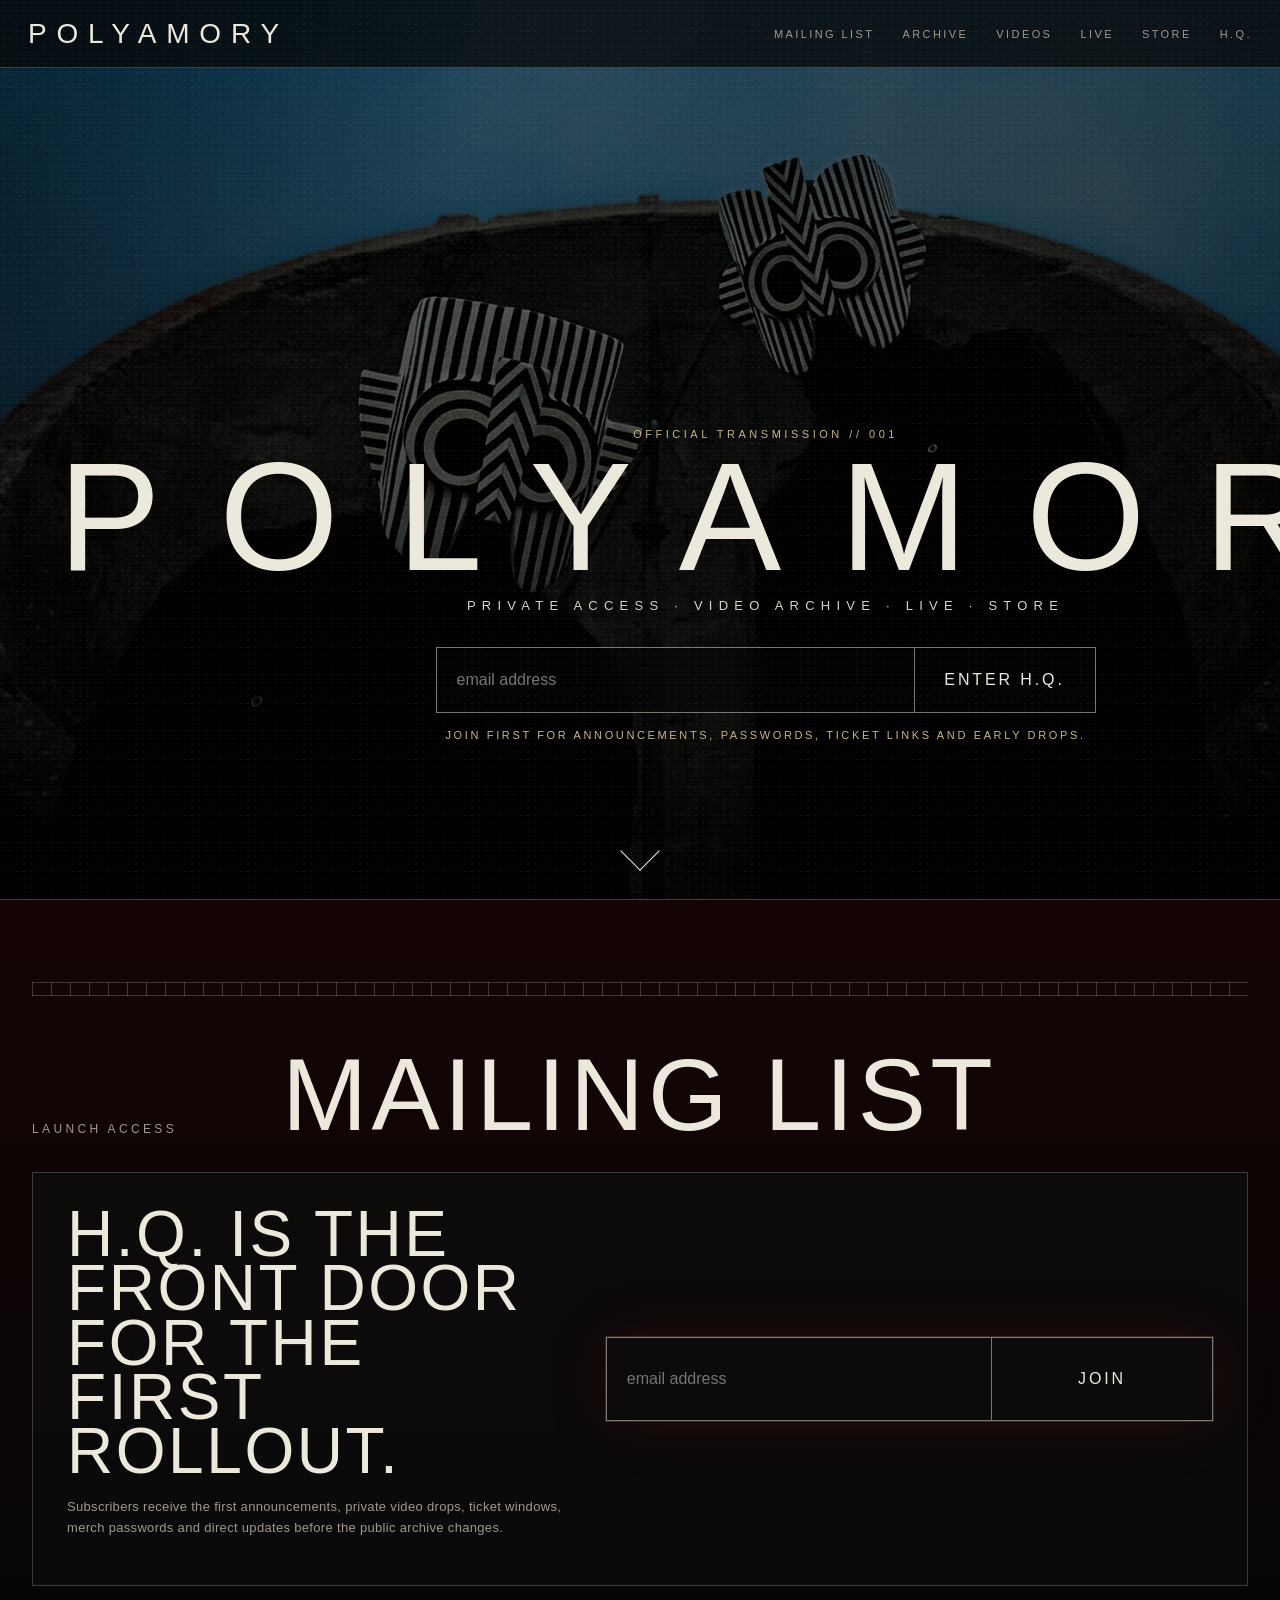
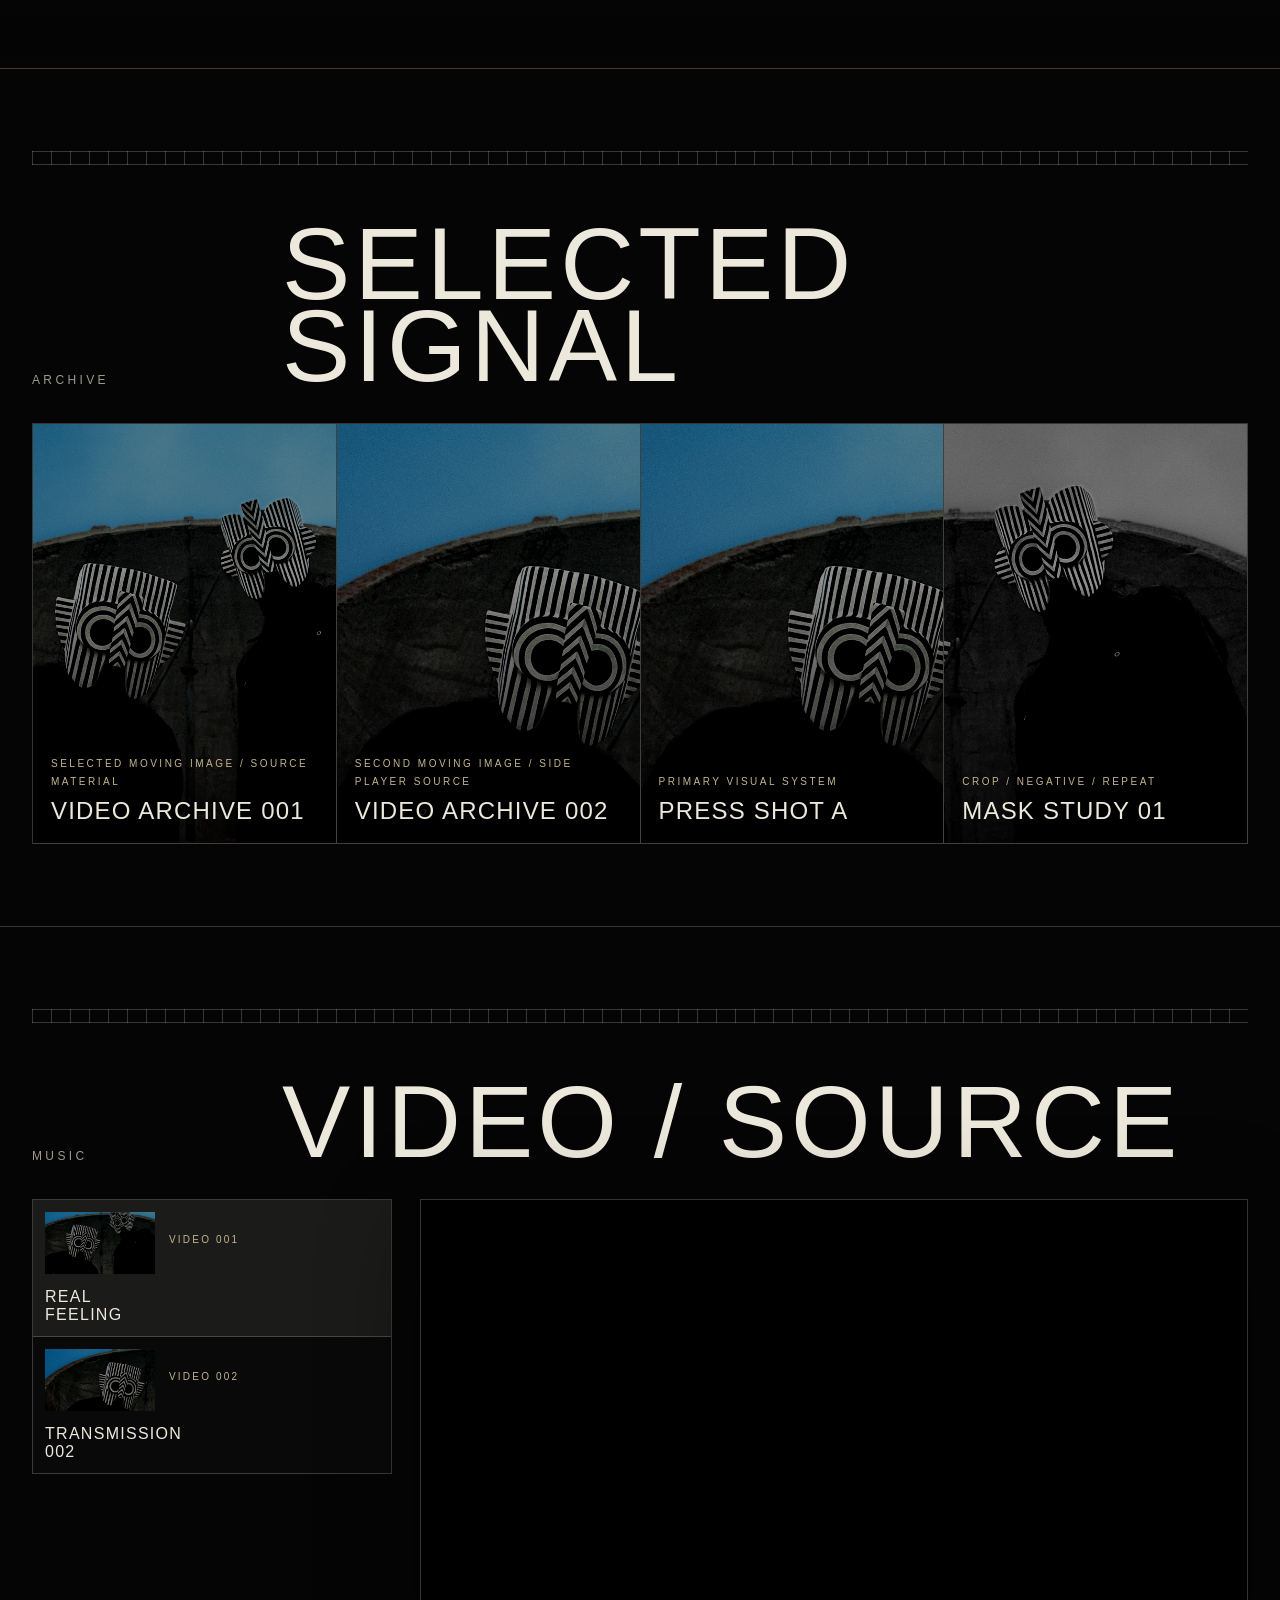
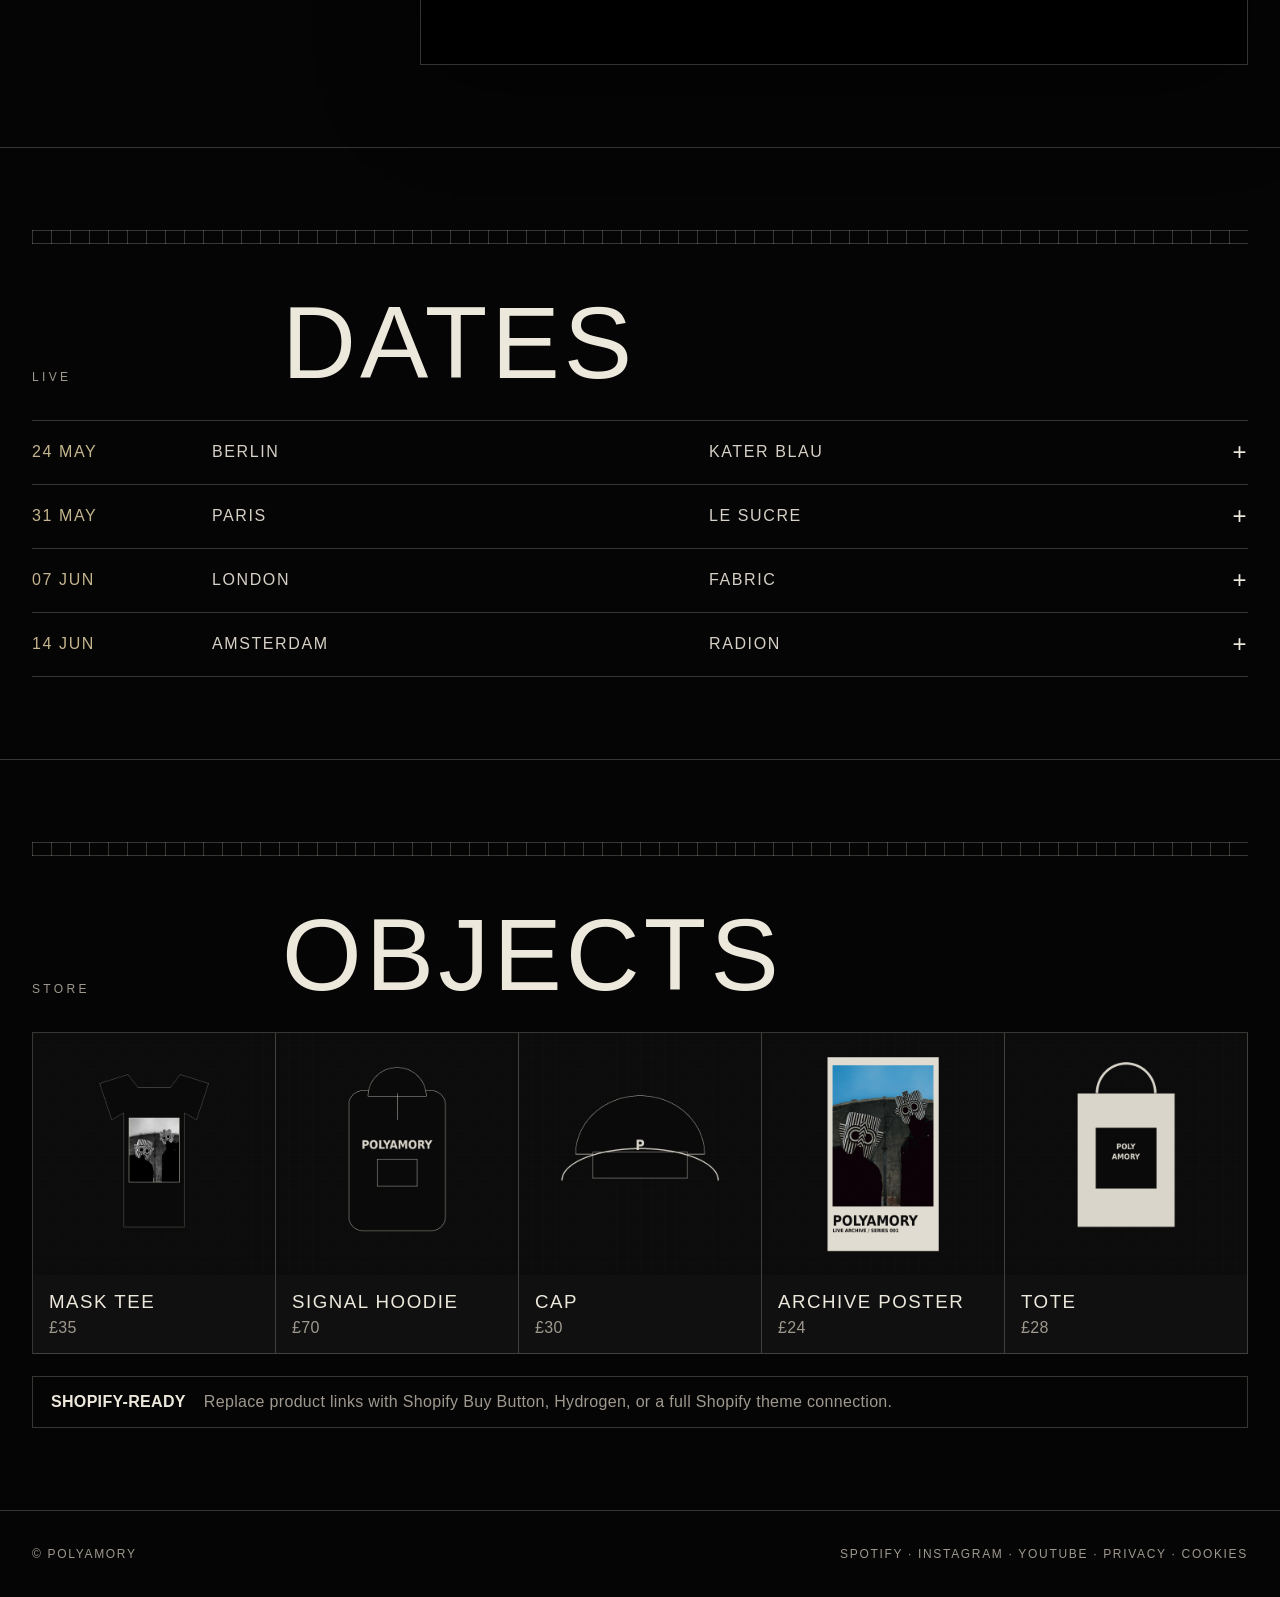
==== index.html @ 6f8a3c61 "Add files via upload" ====
<!doctype html>
<html lang="en">
<head>
  <meta charset="utf-8">
  <meta name="viewport" content="width=device-width, initial-scale=1">
  <title>POLYAMORY</title>
  <meta name="description" content="Official transmissions, visual archive, live dates and store.">
  <link rel="stylesheet" href="styles.css">
</head>
<body>
  <div class="grain"></div>
  <header class="topbar">
    <a class="brand" href="#top">POLYAMORY</a>
    <nav>
      <a href="#hq">Mailing List</a>
      <a href="#archive">Archive</a>
      <a href="#music">Videos</a>
      <a href="#live">Live</a>
      <a href="#store">Store</a>
      <a href="#hq">H.Q.</a>
    </nav>
  </header>

  <main id="top">
    <section class="hero" data-hero>
      <picture>
        <source media="(max-width: 720px)" srcset="assets/hero-mobile.jpg">
        <img src="assets/hero.jpg" alt="Polyamory press shot">
      </picture>
      <div class="hero__shade"></div>
      <div class="hero__copy">
        <p class="overline">Official transmission // 001</p>
        <h1>POLYAMORY</h1>
        <p class="tagline">Private access · video archive · live · store</p>
        <form class="heroSignup signup" name="polyamory-launch-list">
          <input type="email" placeholder="email address" aria-label="Email address">
          <button type="button">Enter H.Q.</button>
        </form>
        <p class="launchNote">Join first for announcements, passwords, ticket links and early drops.</p>
      </div>
      <a class="scroll" href="#archive" aria-label="Scroll to archive"></a>
    </section>

    <section id="hq" class="section hq hq--launch">
      <div class="sectionHead">
        <p>Launch access</p>
        <h2>Mailing List</h2>
      </div>
      <div class="launchGrid">
        <div>
          <p class="launchBig">H.Q. is the front door for the first rollout.</p>
          <p class="fineprint">Subscribers receive the first announcements, private video drops, ticket windows, merch passwords and direct updates before the public archive changes.</p>
        </div>
        <form class="signup signup--large" name="polyamory-mailing-list">
          <input type="email" placeholder="email address" aria-label="Email address">
          <button type="button">Join</button>
        </form>
      </div>
    </section>

    <section id="archive" class="section section--archive">
      <div class="sectionHead">
        <p>Archive</p>
        <h2>Selected signal</h2>
      </div>
      <div class="featureGrid" id="featureGrid"></div>
    </section>

    <section id="music" class="section section--split">
      <div class="sectionHead">
        <p>Music</p>
        <h2>Video / source</h2>
      </div>
      <div class="videoDeck">
        <aside class="videoList" id="videoList"></aside>
        <div class="sidePlayer">
          <iframe id="youtubeFrame" src="https://www.youtube.com/embed/fPq_EjGA-R4" title="Polyamory video player" allow="accelerometer; autoplay; clipboard-write; encrypted-media; gyroscope; picture-in-picture; web-share" allowfullscreen></iframe>
        </div>
      </div>
    </section>

    <section id="live" class="section">
      <div class="sectionHead">
        <p>Live</p>
        <h2>Dates</h2>
      </div>
      <div class="dateRows" id="dateRows"></div>
    </section>

    <section id="store" class="section">
      <div class="sectionHead">
        <p>Store</p>
        <h2>Objects</h2>
      </div>
      <div class="storeGrid" id="storeGrid"></div>
      <div class="shopifyNote">
        <strong>Shopify-ready</strong>
        <span>Replace product links with Shopify Buy Button, Hydrogen, or a full Shopify theme connection.</span>
      </div>
    </section>
  </main>

  <footer>
    <span>© POLYAMORY</span>
    <span>Spotify · Instagram · YouTube · Privacy · Cookies</span>
  </footer>

  <script src="script.js"></script>
</body>
</html>
---- styles.css ----
:root{
  --bg:#050505; --ink:#ede8dc; --muted:#9f998f; --line:rgba(237,232,220,.22);
  --red:#8e0707; --panel:#0d0d0d; --gold:#c4b48e;
}
*{box-sizing:border-box}
html{scroll-behavior:smooth}
body{margin:0;background:var(--bg);color:var(--ink);font-family:"Helvetica Neue",Arial,sans-serif;letter-spacing:.02em}
body:before{content:"";position:fixed;inset:0;z-index:0;pointer-events:none;background:
  radial-gradient(circle at 50% 15%,rgba(120,160,200,.12),transparent 30%),
  linear-gradient(180deg,rgba(255,255,255,.04),transparent 18%,rgba(255,255,255,.025));}
.grain{position:fixed;inset:0;z-index:50;pointer-events:none;opacity:.22;mix-blend-mode:screen;background:
  repeating-linear-gradient(0deg,rgba(255,255,255,.05) 0 1px,transparent 1px 4px),
  radial-gradient(circle,rgba(255,255,255,.18) 0 1px,transparent 1px);background-size:auto,7px 7px}
a{color:inherit;text-decoration:none}
.topbar{position:fixed;top:0;left:0;right:0;z-index:20;height:68px;display:flex;align-items:center;justify-content:space-between;padding:0 28px;border-bottom:1px solid var(--line);background:rgba(5,5,5,.72);backdrop-filter:blur(16px)}
.brand{font-family:Impact,"Arial Black",sans-serif;font-size:28px;letter-spacing:.35em;font-weight:400}
.topbar nav{display:flex;gap:28px}.topbar nav a{font-size:11px;text-transform:uppercase;letter-spacing:.22em;color:var(--muted)}.topbar nav a:hover{color:var(--ink)}
.hero{position:relative;min-height:100vh;display:grid;place-items:center;overflow:hidden;border-bottom:1px solid var(--line)}
.hero picture,.hero img{position:absolute;inset:0;width:100%;height:100%}.hero img{object-fit:cover;filter:brightness(.62) contrast(1.1) saturate(.82);transform:scale(1.015)}
.hero__shade{position:absolute;inset:0;background:linear-gradient(180deg,rgba(0,0,0,.05),rgba(0,0,0,.25) 55%,rgba(0,0,0,.88)),linear-gradient(90deg,rgba(0,0,0,.35),transparent 35%,rgba(0,0,0,.2))}
.hero__copy{position:relative;z-index:2;text-align:center;margin-top:30vh}.overline{margin:0 0 16px;font-size:11px;letter-spacing:.32em;text-transform:uppercase;color:var(--gold)}
.hero h1{margin:0;font-family:Impact,"Arial Black",sans-serif;font-weight:400;font-size:clamp(54px,12vw,176px);line-height:.8;letter-spacing:.38em;text-indent:.38em;text-transform:uppercase;text-shadow:0 8px 40px rgba(0,0,0,.8)}
.tagline{margin:20px 0 0;text-transform:uppercase;letter-spacing:.48em;color:#d9d2c5;font-size:13px}.heroSignup{position:relative;z-index:3;max-width:660px;margin:34px auto 0;background:rgba(5,5,5,.5);backdrop-filter:blur(12px)}.launchNote{margin:16px 0 0;color:var(--gold);font-size:11px;letter-spacing:.24em;text-transform:uppercase}.scroll{position:absolute;bottom:34px;width:28px;height:28px;border-right:1px solid var(--ink);border-bottom:1px solid var(--ink);transform:rotate(45deg);z-index:2}
.section{position:relative;z-index:2;padding:82px 32px;border-bottom:1px solid var(--line);max-width:1440px;margin:0 auto}.section:before{content:"";display:block;height:12px;margin-bottom:58px;border-top:1px solid var(--line);border-bottom:1px solid var(--line);background:repeating-linear-gradient(90deg,var(--line) 0 1px,transparent 1px 19px)}
.sectionHead{display:grid;grid-template-columns:210px 1fr;gap:40px;align-items:end;margin-bottom:36px}.sectionHead p{margin:0;color:var(--muted);text-transform:uppercase;letter-spacing:.28em;font-size:12px}.sectionHead h2{margin:0;font-family:Impact,"Arial Black",sans-serif;font-size:clamp(46px,8vw,112px);line-height:.8;font-weight:400;text-transform:uppercase;letter-spacing:.04em}
.featureGrid{display:grid;grid-template-columns:repeat(4,1fr);border-top:1px solid var(--line);border-left:1px solid var(--line)}
.card{position:relative;min-height:420px;border-right:1px solid var(--line);border-bottom:1px solid var(--line);overflow:hidden;background:#101010}.card img{width:100%;height:100%;object-fit:cover;filter:brightness(.72) contrast(1.12) saturate(.76);transition:transform .55s ease, filter .55s ease}.card:hover img{transform:scale(1.07);filter:brightness(.9) contrast(1.2)}
.card:after{content:"";position:absolute;inset:0;background:linear-gradient(180deg,transparent 38%,rgba(0,0,0,.86));pointer-events:none}.cardText{position:absolute;z-index:2;left:18px;right:18px;bottom:18px}.cardText span{font-size:10px;letter-spacing:.25em;text-transform:uppercase;color:var(--gold)}.cardText h3{margin:8px 0 0;font-size:24px;text-transform:uppercase;font-weight:400;letter-spacing:.05em}
.videoPanel{display:grid;grid-template-columns:1.15fr .85fr;gap:34px}.videoStill{position:relative;aspect-ratio:16/9;overflow:hidden;border:1px solid var(--line);background:#111;display:block}.videoStill img{width:100%;height:100%;object-fit:cover;filter:brightness(.72) contrast(1.15)}.play{position:absolute;left:50%;top:50%;transform:translate(-50%,-50%);width:118px;height:118px;border:1px solid rgba(237,232,220,.55);border-radius:50%;display:grid;place-items:center;background:rgba(0,0,0,.42);letter-spacing:.2em}.trackMeta{border:1px solid var(--line);padding:28px;background:linear-gradient(180deg,#101010,#090909)}.trackMeta h3{font-size:46px;text-transform:uppercase;font-weight:400;letter-spacing:.05em;margin:0 0 32px}.timeline{height:58px;margin-bottom:28px;display:flex;align-items:center}.timeline span{display:block;width:100%;height:38px;background:repeating-linear-gradient(90deg,var(--ink) 0 2px,transparent 2px 9px);clip-path:polygon(0 70%,4% 35%,7% 60%,10% 20%,14% 75%,18% 44%,22% 68%,26% 15%,30% 55%,34% 30%,38% 76%,42% 40%,46% 66%,50% 25%,54% 74%,58% 36%,62% 62%,66% 18%,70% 70%,74% 38%,78% 59%,82% 29%,86% 75%,90% 45%,94% 68%,100% 22%)}
.button{display:inline-flex;justify-content:space-between;align-items:center;gap:24px;min-width:230px;height:54px;border:1px solid rgba(237,232,220,.5);padding:0 18px;text-transform:uppercase;letter-spacing:.13em;font-size:12px}.button:after{content:"↗";font-size:18px}.button:hover{background:var(--ink);color:#050505}.socials{margin-top:28px;display:flex;gap:22px;flex-wrap:wrap}.socials a{color:var(--muted);text-transform:uppercase;letter-spacing:.14em;font-size:12px}
.dateRows{border-top:1px solid var(--line)}.dateRow{display:grid;grid-template-columns:160px 1fr 1fr 42px;gap:20px;align-items:center;min-height:64px;border-bottom:1px solid var(--line);text-transform:uppercase;letter-spacing:.1em}.dateRow strong{font-weight:400;color:var(--gold)}.dateRow span{color:#d6d0c6}.dateRow a{text-align:right;font-size:24px}
.storeGrid{display:grid;grid-template-columns:repeat(5,1fr);border-top:1px solid var(--line);border-left:1px solid var(--line)}.product{border-right:1px solid var(--line);border-bottom:1px solid var(--line);background:#101010}.product img{width:100%;aspect-ratio:1/1;object-fit:cover;display:block}.productText{padding:16px}.productText h3{margin:0 0 6px;text-transform:uppercase;font-weight:400;letter-spacing:.08em}.productText p{margin:0;color:var(--muted)}
.shopifyNote{margin-top:22px;border:1px solid var(--line);padding:16px 18px;display:flex;gap:18px;color:var(--muted)}.shopifyNote strong{color:var(--ink);text-transform:uppercase}
.hq{max-width:900px}.signup{display:grid;grid-template-columns:1fr 180px;border:1px solid rgba(237,232,220,.5)}.signup input{height:64px;background:transparent;border:0;border-right:1px solid rgba(237,232,220,.5);color:var(--ink);padding:0 20px;font:inherit}.signup button{background:transparent;color:var(--ink);border:0;text-transform:uppercase;letter-spacing:.18em;font:inherit}.signup button:hover{background:var(--ink);color:#050505}.fineprint{color:var(--muted);font-size:13px;line-height:1.6}
footer{position:relative;z-index:2;display:flex;justify-content:space-between;gap:30px;padding:36px 32px;color:var(--muted);text-transform:uppercase;letter-spacing:.14em;font-size:12px}
@media(max-width:980px){.topbar nav{display:none}.hero h1{letter-spacing:.18em;text-indent:.18em}.tagline{letter-spacing:.24em}.sectionHead,.videoPanel{grid-template-columns:1fr}.featureGrid{grid-template-columns:repeat(2,1fr)}.storeGrid{grid-template-columns:repeat(2,1fr)}.dateRow{grid-template-columns:1fr;gap:5px;padding:16px 0}.shopifyNote,footer{display:block}.shopifyNote span,footer span{display:block;margin-top:10px}}
@media(max-width:560px){.featureGrid,.storeGrid{grid-template-columns:1fr}.card{min-height:340px}.section{padding:58px 20px}.brand{font-size:20px}.hero__copy{margin-top:26vh}.signup{grid-template-columns:1fr}.signup input{border-right:0;border-bottom:1px solid rgba(237,232,220,.5)}}


/* Launch-first rollout */
.hq--launch{max-width:1440px;background:linear-gradient(180deg,rgba(142,7,7,.12),rgba(5,5,5,0));}
.launchGrid{display:grid;grid-template-columns:.9fr 1.1fr;gap:42px;align-items:center;border:1px solid var(--line);padding:34px;background:rgba(13,13,13,.72)}
.launchBig{font-family:Impact,"Arial Black",sans-serif;font-size:clamp(36px,5vw,78px);line-height:.85;text-transform:uppercase;letter-spacing:.04em;margin:0 0 18px;color:var(--ink)}
.signup--large{grid-template-columns:1fr 220px;box-shadow:0 0 0 1px rgba(196,180,142,.18),0 0 60px rgba(142,7,7,.18)}
.signup--large input,.signup--large button{height:82px;font-size:16px}

/* Side video player */
.videoDeck{display:grid;grid-template-columns:360px minmax(0,1fr);gap:28px;align-items:start}
.videoList{border:1px solid var(--line);background:#090909}
.videoItem{display:grid;grid-template-columns:110px 1fr;gap:14px;align-items:center;width:100%;border:0;border-bottom:1px solid var(--line);background:transparent;color:var(--ink);padding:12px;text-align:left;cursor:pointer;font:inherit}
.videoItem:last-child{border-bottom:0}.videoItem:hover,.videoItem.is-active{background:rgba(237,232,220,.08)}
.videoItem img{width:110px;aspect-ratio:16/9;object-fit:cover;filter:brightness(.7) contrast(1.15)}
.videoItem span{display:block;color:var(--gold);font-size:10px;text-transform:uppercase;letter-spacing:.22em;margin-bottom:7px}.videoItem strong{display:block;font-weight:400;text-transform:uppercase;letter-spacing:.08em}
.sidePlayer{position:sticky;top:92px;border:1px solid var(--line);background:#000;aspect-ratio:16/9;box-shadow:0 24px 90px rgba(0,0,0,.45)}
.sidePlayer iframe{width:100%;height:100%;border:0;display:block}
@media(max-width:980px){.launchGrid,.videoDeck{grid-template-columns:1fr}.sidePlayer{position:relative;top:auto;order:-1}.heroSignup{grid-template-columns:1fr}.heroSignup input{border-right:0;border-bottom:1px solid rgba(237,232,220,.5)}}
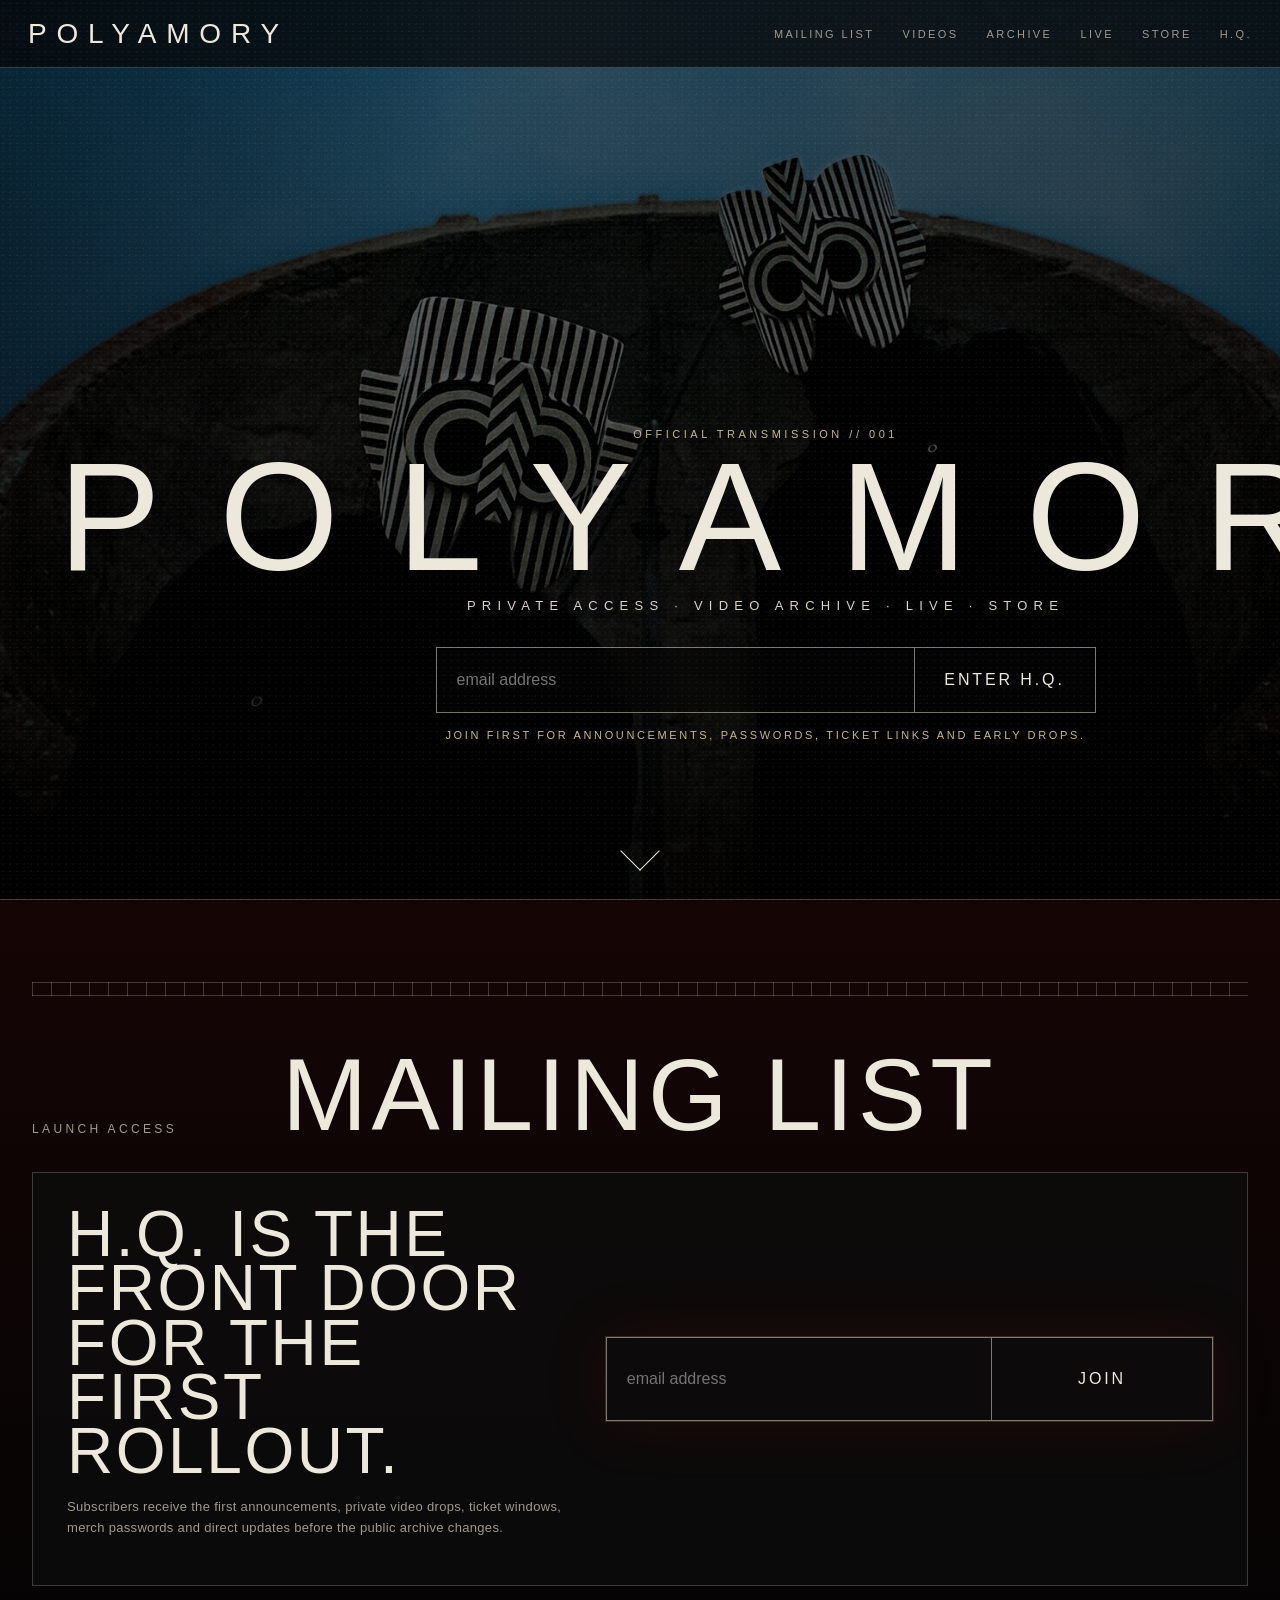
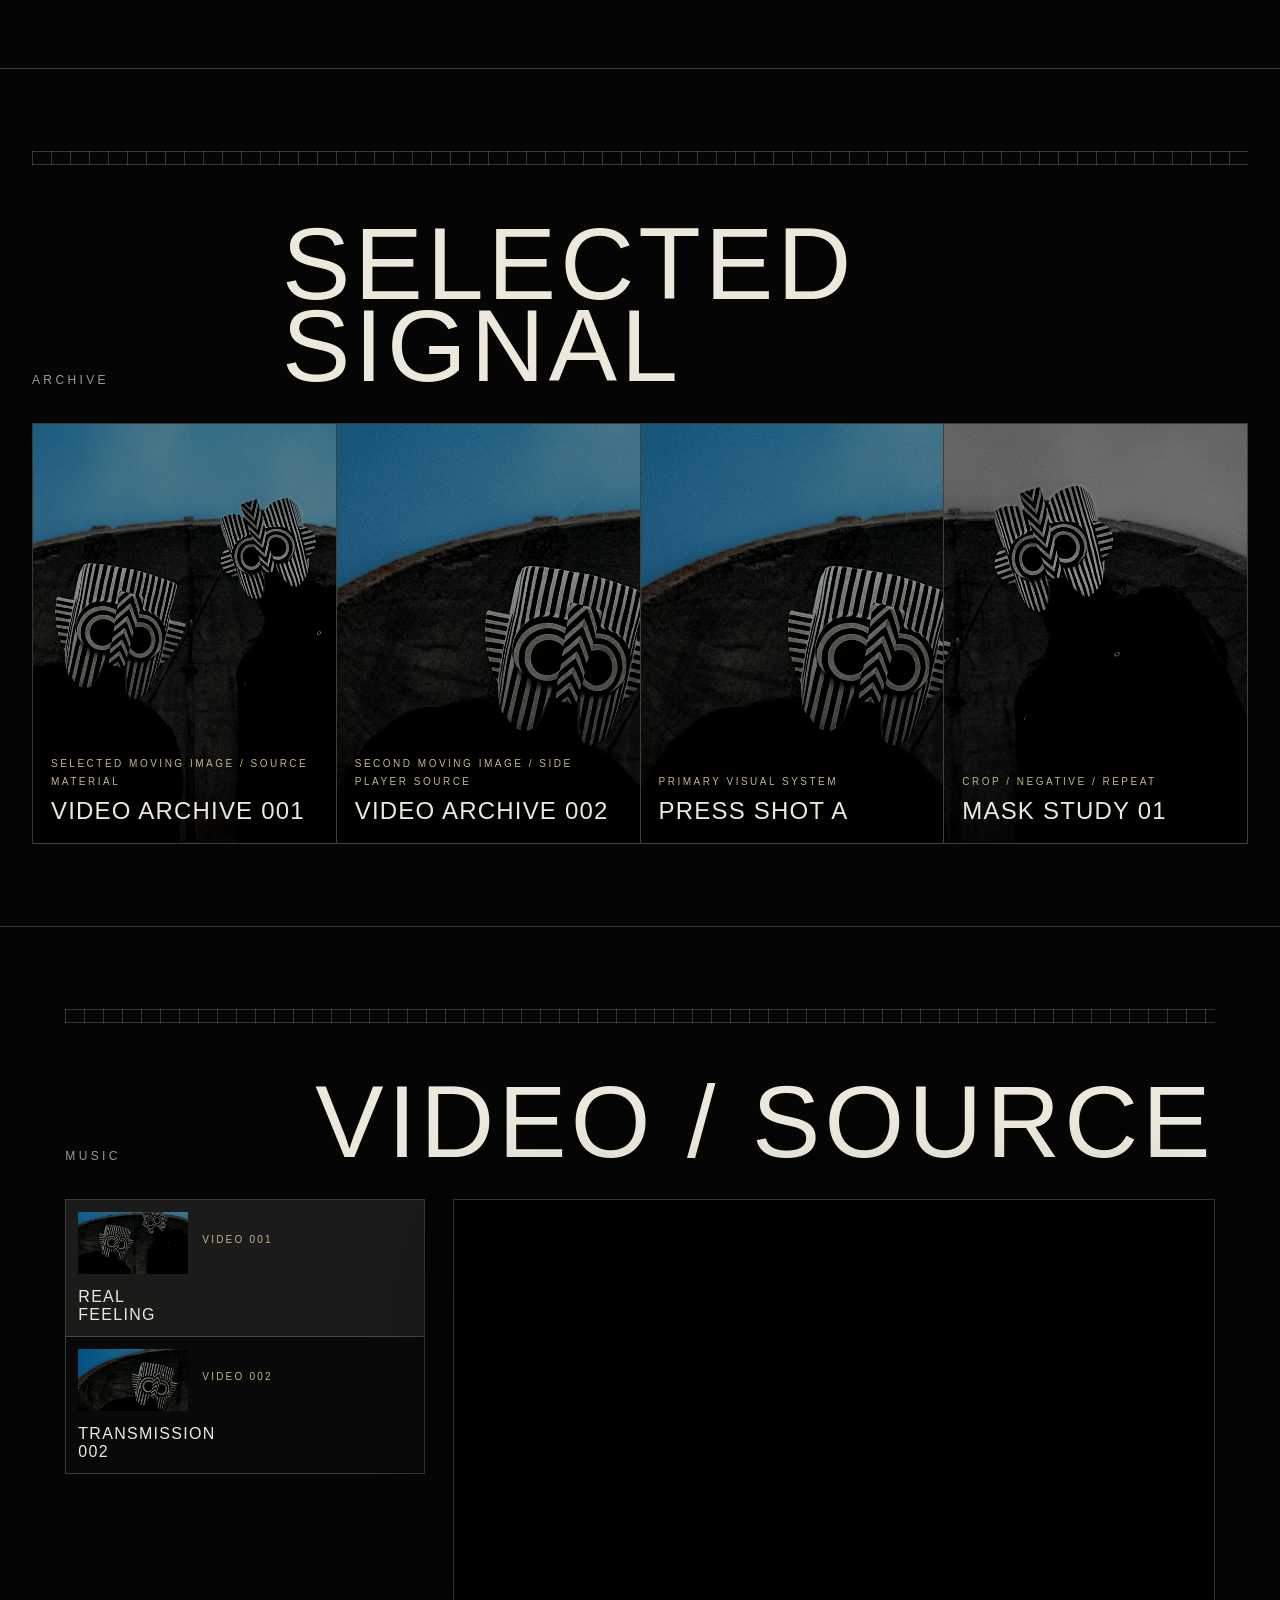
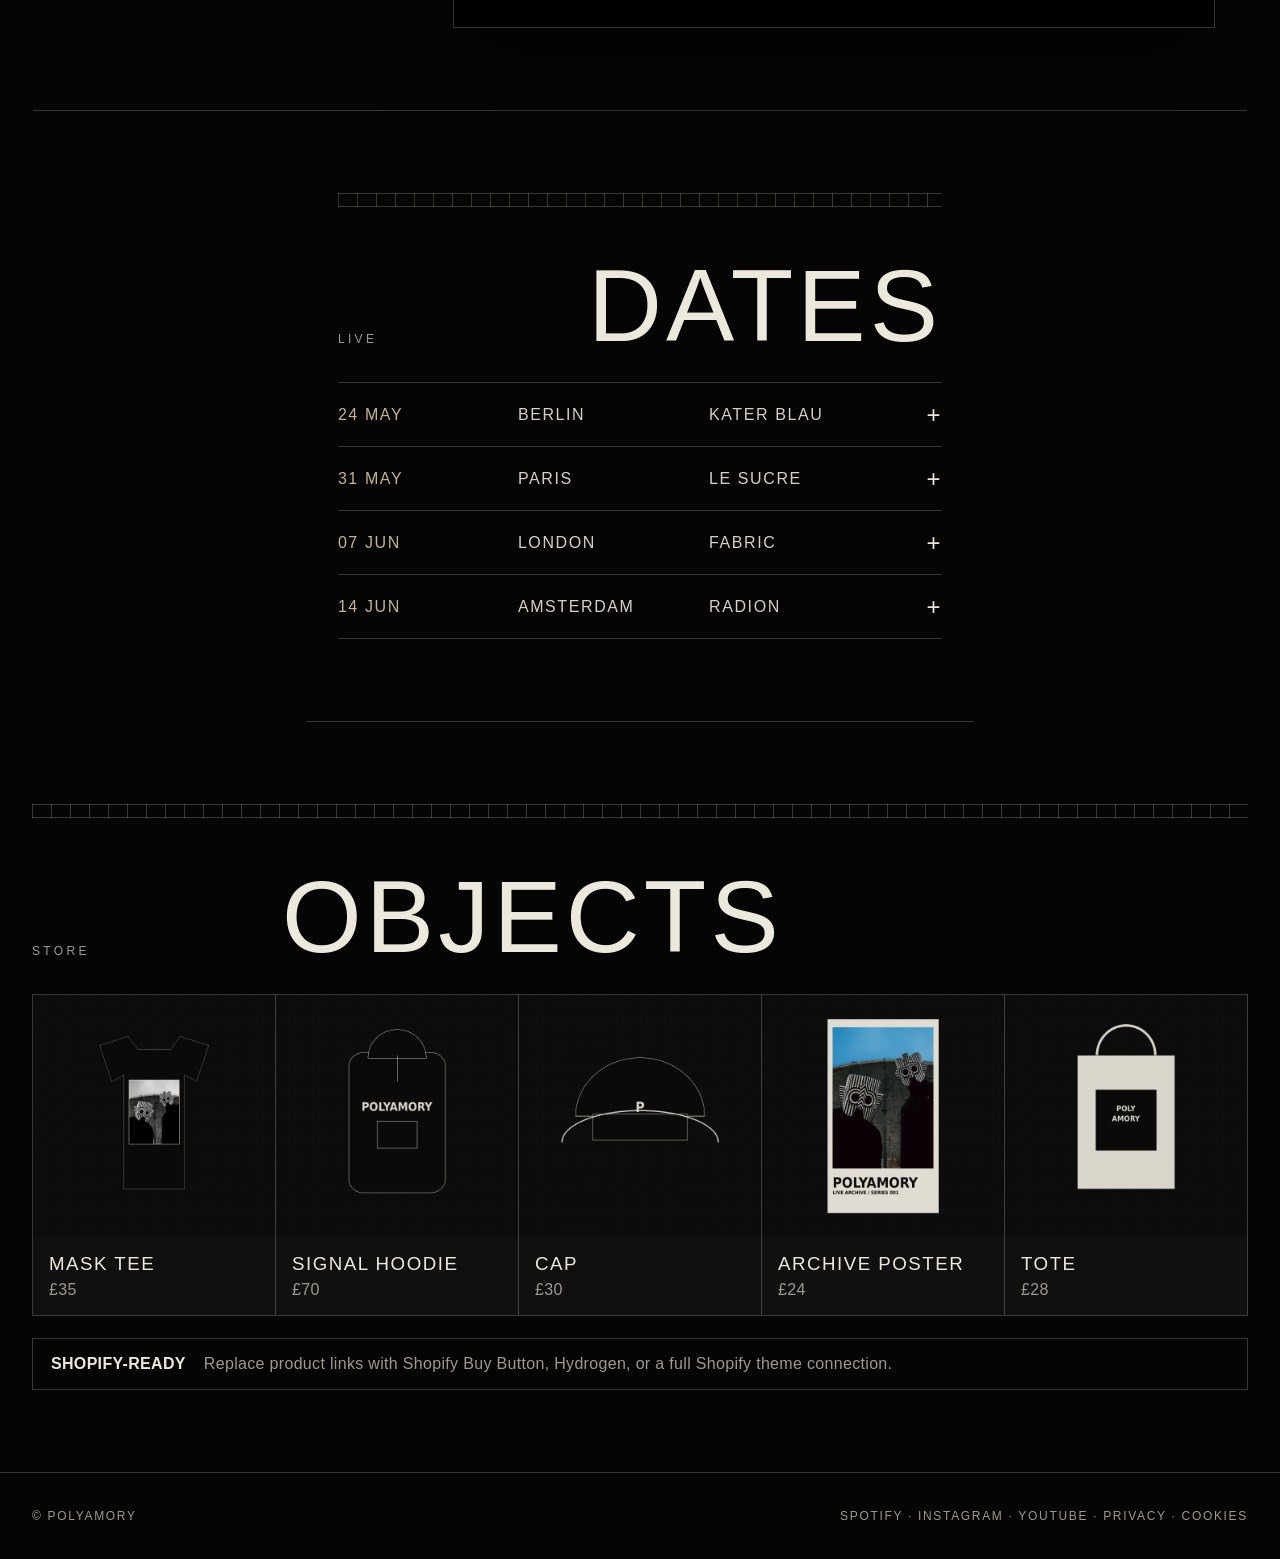
==== commit 34177545: "Add files via upload" ====
--- a/index.html
+++ b/index.html
@@ -10,8 +10,8 @@
 <body>
   <div class="grain"></div>
   <header class="topbar">
-    <a class="brand" href="#top">POLYAMORY</a>
-    <nav>
+    <a class="brand" href="#top" data-edit="nav.brand">POLYAMORY</a>
+    <nav id="mainNav">
       <a href="#hq">Mailing List</a>
       <a href="#archive">Archive</a>
       <a href="#music">Videos</a>
@@ -21,7 +21,7 @@
     </nav>
   </header>
 
-  <main id="top">
+  <main id="top" data-section-root>
     <section class="hero" data-hero>
       <picture>
         <source media="(max-width: 720px)" srcset="assets/hero-mobile.jpg">
@@ -29,47 +29,47 @@
       </picture>
       <div class="hero__shade"></div>
       <div class="hero__copy">
-        <p class="overline">Official transmission // 001</p>
-        <h1>POLYAMORY</h1>
-        <p class="tagline">Private access · video archive · live · store</p>
+        <p class="overline" data-edit="hero.overline">Official transmission // 001</p>
+        <h1 data-edit="hero.title">POLYAMORY</h1>
+        <p class="tagline" data-edit="hero.tagline">Private access · video archive · live · store</p>
         <form class="heroSignup signup" name="polyamory-launch-list">
-          <input type="email" placeholder="email address" aria-label="Email address">
-          <button type="button">Enter H.Q.</button>
+          <input type="email" placeholder="email address" aria-label="Email address" data-placeholder="hero.emailPlaceholder">
+          <button type="button" data-edit="hero.buttonText">Enter H.Q.</button>
         </form>
-        <p class="launchNote">Join first for announcements, passwords, ticket links and early drops.</p>
+        <p class="launchNote" data-edit="hero.launchNote">Join first for announcements, passwords, ticket links and early drops.</p>
       </div>
-      <a class="scroll" href="#archive" aria-label="Scroll to archive"></a>
+      <a class="scroll" href="#archive" aria-label="Scroll to archive" data-scroll-link></a>
     </section>
 
     <section id="hq" class="section hq hq--launch">
       <div class="sectionHead">
-        <p>Launch access</p>
-        <h2>Mailing List</h2>
+        <p data-section-text="hq.eyebrow">Launch access</p>
+        <h2 data-section-text="hq.title">Mailing List</h2>
       </div>
       <div class="launchGrid">
         <div>
-          <p class="launchBig">H.Q. is the front door for the first rollout.</p>
-          <p class="fineprint">Subscribers receive the first announcements, private video drops, ticket windows, merch passwords and direct updates before the public archive changes.</p>
+          <p class="launchBig" data-section-text="hq.introTitle">H.Q. is the front door for the first rollout.</p>
+          <p class="fineprint" data-section-text="hq.body">Subscribers receive the first announcements, private video drops, ticket windows, merch passwords and direct updates before the public archive changes.</p>
         </div>
         <form class="signup signup--large" name="polyamory-mailing-list">
-          <input type="email" placeholder="email address" aria-label="Email address">
-          <button type="button">Join</button>
+          <input type="email" placeholder="email address" aria-label="Email address" data-placeholder="hero.emailPlaceholder">
+          <button type="button" data-section-text="hq.buttonText">Join</button>
         </form>
       </div>
     </section>
 
     <section id="archive" class="section section--archive">
       <div class="sectionHead">
-        <p>Archive</p>
-        <h2>Selected signal</h2>
+        <p data-section-text="archive.eyebrow">Archive</p>
+        <h2 data-section-text="archive.title">Selected signal</h2>
       </div>
       <div class="featureGrid" id="featureGrid"></div>
     </section>
 
     <section id="music" class="section section--split">
       <div class="sectionHead">
-        <p>Music</p>
-        <h2>Video / source</h2>
+        <p data-section-text="music.eyebrow">Music</p>
+        <h2 data-section-text="music.title">Video / source</h2>
       </div>
       <div class="videoDeck">
         <aside class="videoList" id="videoList"></aside>
@@ -81,28 +81,28 @@
 
     <section id="live" class="section">
       <div class="sectionHead">
-        <p>Live</p>
-        <h2>Dates</h2>
+        <p data-section-text="live.eyebrow">Live</p>
+        <h2 data-section-text="live.title">Dates</h2>
       </div>
       <div class="dateRows" id="dateRows"></div>
     </section>
 
     <section id="store" class="section">
       <div class="sectionHead">
-        <p>Store</p>
-        <h2>Objects</h2>
+        <p data-section-text="store.eyebrow">Store</p>
+        <h2 data-section-text="store.title">Objects</h2>
       </div>
       <div class="storeGrid" id="storeGrid"></div>
       <div class="shopifyNote">
-        <strong>Shopify-ready</strong>
-        <span>Replace product links with Shopify Buy Button, Hydrogen, or a full Shopify theme connection.</span>
+        <strong data-section-text="store.shopifyTitle">Shopify-ready</strong>
+        <span data-section-text="store.shopifyBody">Replace product links with Shopify Buy Button, Hydrogen, or a full Shopify theme connection.</span>
       </div>
     </section>
   </main>
 
   <footer>
-    <span>© POLYAMORY</span>
-    <span>Spotify · Instagram · YouTube · Privacy · Cookies</span>
+    <span data-edit="footer.left">© POLYAMORY</span>
+    <span data-edit="footer.right">Spotify · Instagram · YouTube · Privacy · Cookies</span>
   </footer>
 
   <script src="script.js"></script>
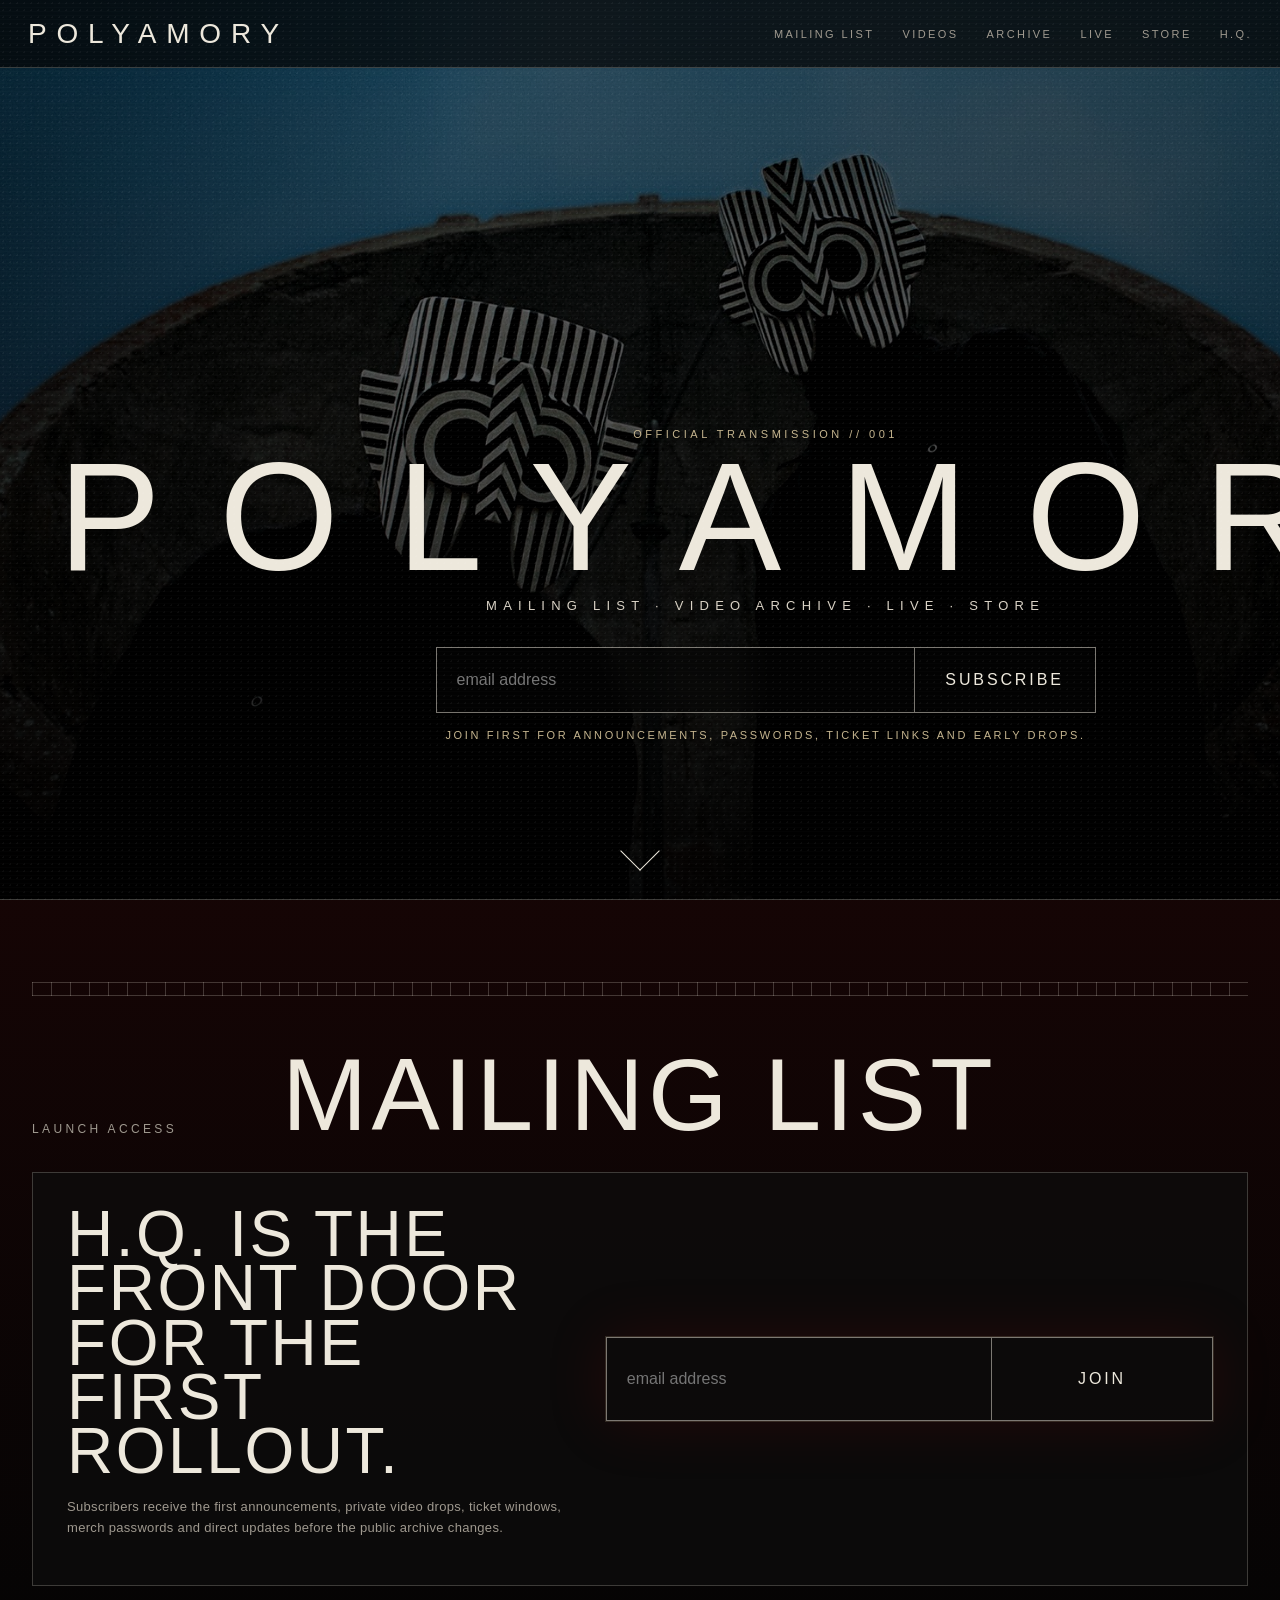
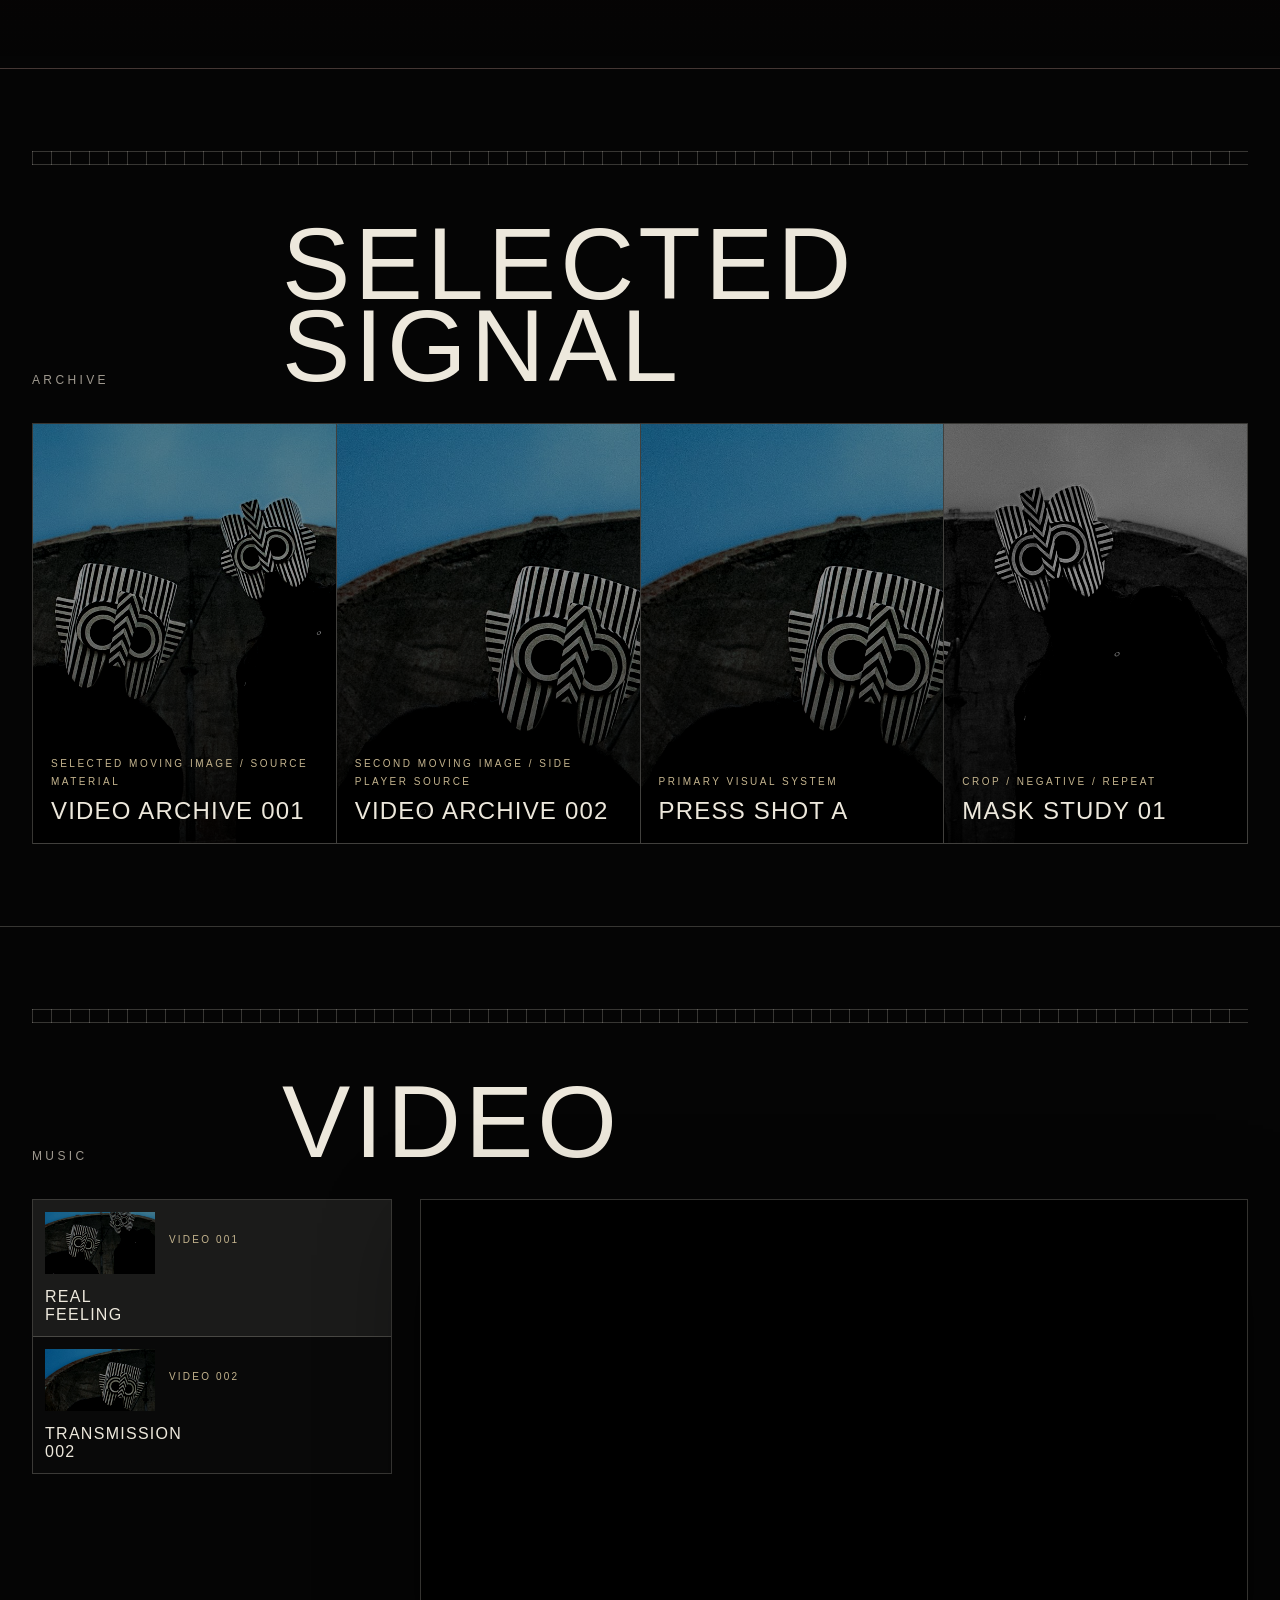
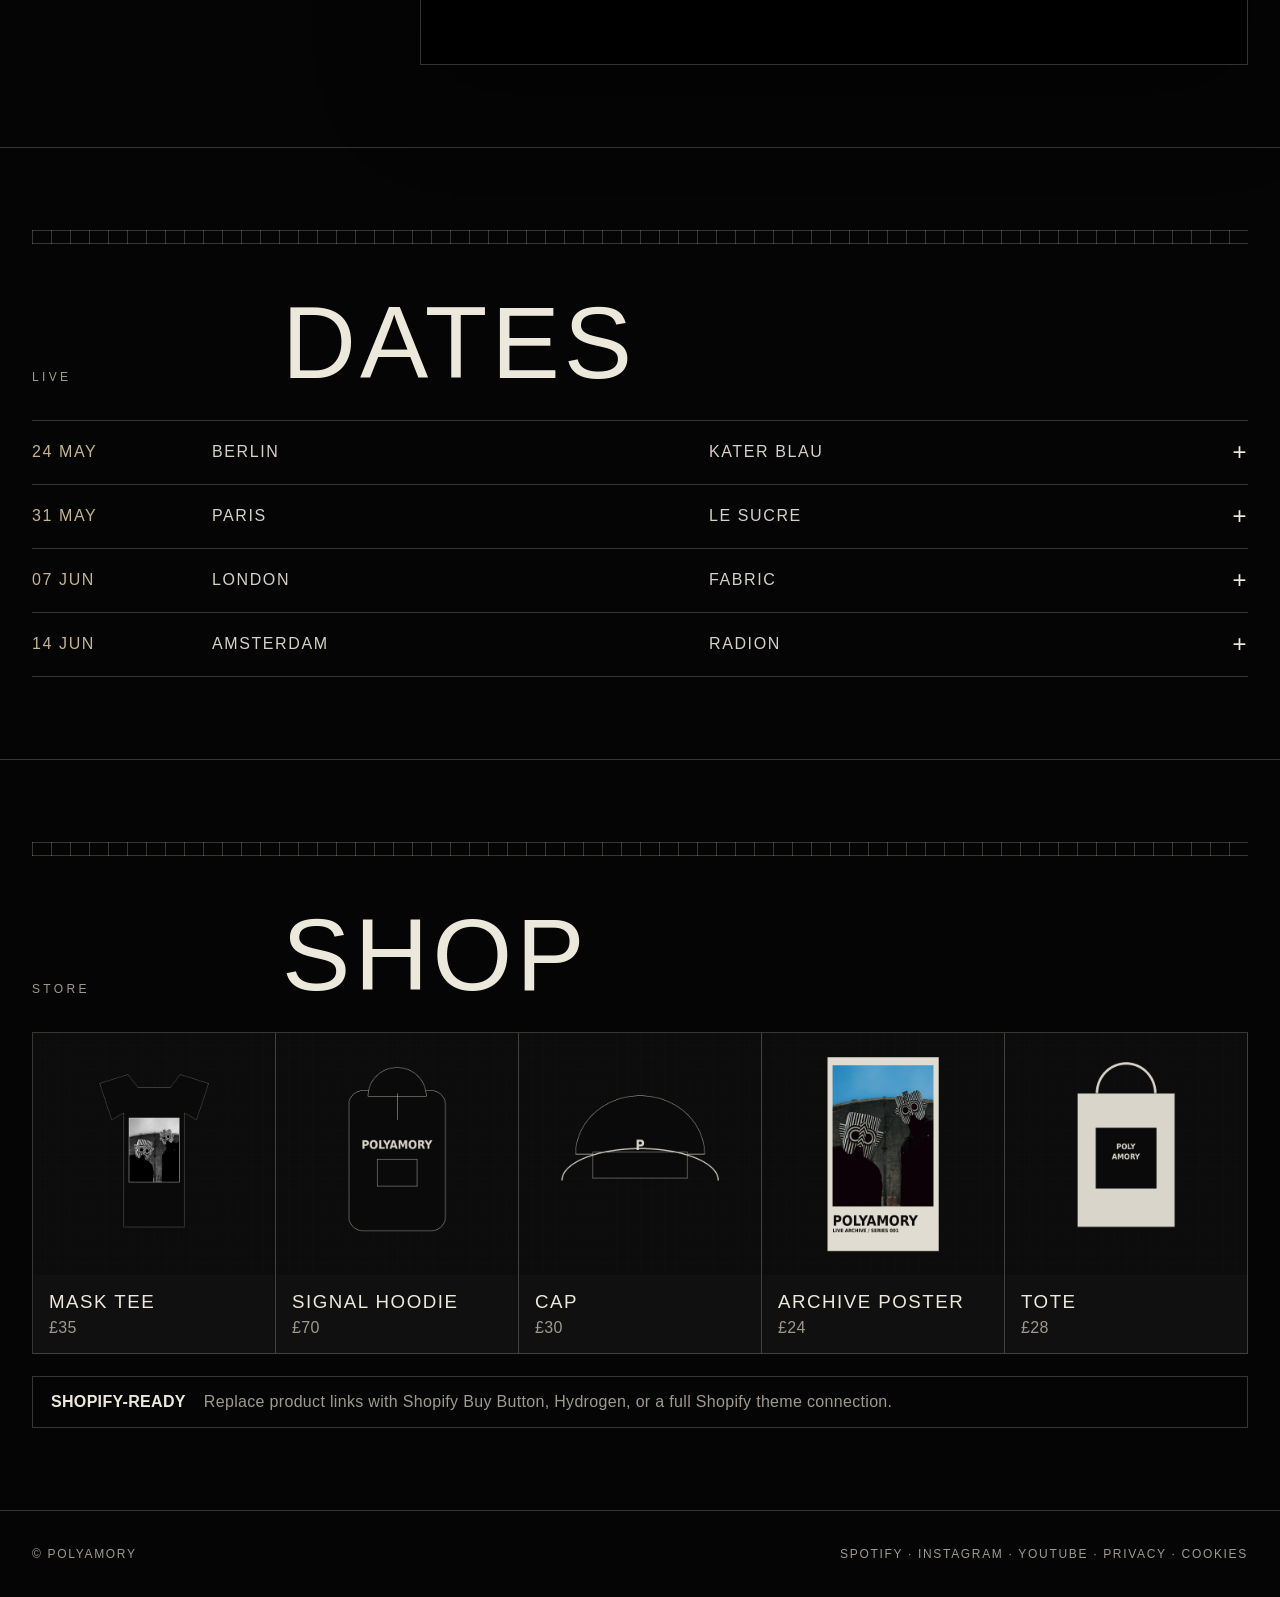
==== commit 977a9277: "Add files via upload" ====
--- a/index.html
+++ b/index.html
@@ -105,6 +105,6 @@
     <span data-edit="footer.right">Spotify · Instagram · YouTube · Privacy · Cookies</span>
   </footer>
 
-  <script src="script.js"></script>
+  <script src="script.js?v=cloudcannon-live-20260427"></script>
 </body>
 </html>
